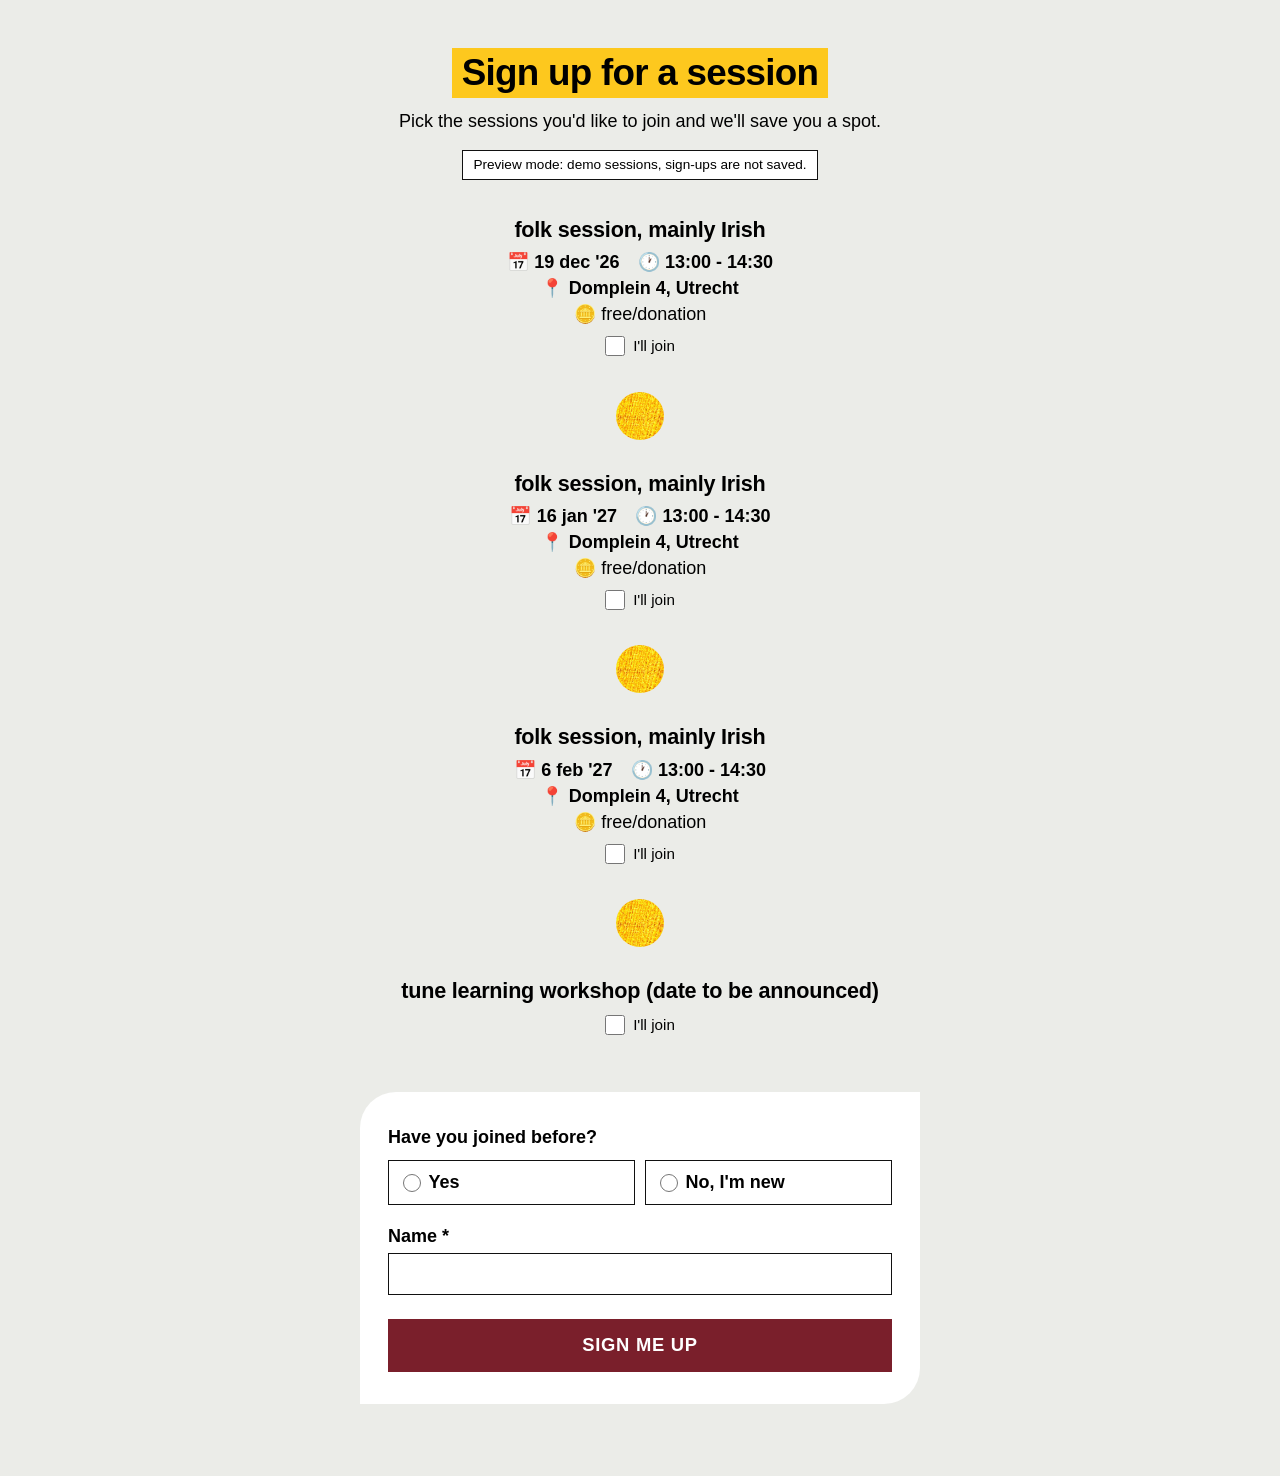
==== aanmelden/index.html @ 21123f82 "Add session sign-up page in aanmelden/ Sign-up page for upcoming sessions: reads the sessions from a" ====
<!doctype html>
<html lang="en">
<head>
<meta charset="utf-8">
<meta name="viewport" content="width=device-width, initial-scale=1">
<title>Folk Session Sign-up</title>
<style>
  /* Colours and fabric match the folk session website (folkwebsite/styles.css). */
  :root {
    --bg: #ebece8;          /* page grey */
    --panel: #fff;
    --ink: #000;
    --line: #111;
    --muted: #444;
    --maroon: #7a1f2b;      /* buttons, links, errors */
    --maroon-dark: #641825;
    --yellow: #fdc81e;      /* highlight */
    --fabric: url("../textile.jpg");
  }

  * { box-sizing: border-box; }

  html, body {
    margin: 0;
    background: var(--bg);
    color: var(--ink);
    font-family: Arial, Helvetica, sans-serif;
  }
  body {
    min-height: 100vh;
    padding: 48px 16px 72px;
    font-size: 18px;
    line-height: 1.45;
  }

  main { max-width: 560px; margin: 0 auto; }

  h1 {
    width: fit-content;
    margin: 0 auto 10px;
    padding: .08em .25em;
    background: var(--yellow);
    font-size: clamp(1.7rem, 5vw, 2.3rem);
    font-weight: 800;
    letter-spacing: -.02em;
    line-height: 1.2;
    text-align: center;
  }
  .intro { margin: 0 0 40px; text-align: center; }

  .demo {
    width: fit-content;
    margin: -24px auto 32px;
    padding: 4px 10px;
    border: 1px solid var(--line);
    background: var(--panel);
    font-size: .85rem;
  }

  fieldset { border: 0; margin: 0; padding: 0; min-width: 0; }
  legend { font-weight: 800; margin-bottom: 10px; padding: 0; }
  .sr-only { position: absolute; width: 1px; height: 1px; overflow: hidden; clip: rect(0 0 0 0); white-space: nowrap; }
  [hidden] { display: none !important; }

  /* ---------- sessions: plain text, one column, centred ---------- */
  .events {
    display: flex;
    flex-direction: column;
    align-items: center;
    gap: 26px;
    margin-bottom: 48px;
  }

  .event {
    display: block;
    text-align: center;
    cursor: pointer;
    padding: 2px 8px;
  }
  .event:has(input:focus-visible) { outline: 2px solid var(--line); outline-offset: 4px; }

  .event-title {
    display: inline;
    padding: 0 .2em;
    font-size: 1.35rem;
    font-weight: 800;
    letter-spacing: -.01em;
  }
  .event:has(input:checked) .event-title { background: var(--yellow); }

  .event-when, .event-where, .event-cost { font-weight: 700; }
  .event-when { margin-top: 4px; font-variant-numeric: tabular-nums; }
  .event-cost { font-weight: 400; }

  .icon { margin-right: .3em; font-weight: 400; }
  .icon-gap { margin-left: 1em; }

  /* big fabric dot between sessions */
  .sep {
    width: 48px; height: 48px;
    border-radius: 50%;
    background: var(--yellow) var(--fabric) center / 280px;
  }

  .join {
    display: inline-flex; align-items: center; gap: 8px;
    margin-top: 8px;
    font-size: .95rem;
  }
  .join input { width: 20px; height: 20px; margin: 0; accent-color: var(--maroon); cursor: pointer; }

  .empty { margin: 0; text-align: center; }

  /* ---------- form ---------- */
  .panel {
    background: var(--panel);
    padding: 32px 28px;
    border-radius: 2em 0 2em 0;   /* top-left and bottom-right rounded */
  }

  .choice { display: flex; gap: 10px; flex-wrap: wrap; }
  .choice label {
    flex: 1 1 140px;
    display: flex; align-items: center; gap: 8px;
    padding: .45em .75em;
    border: 1px solid var(--line);
    background: var(--panel);
    font-weight: 800;
    cursor: pointer;
  }
  .choice label:has(input:checked) { background: var(--yellow); }
  .choice input { accent-color: var(--ink); width: 18px; height: 18px; margin: 0; }

  .field { margin-top: 18px; }
  .field label { display: block; font-weight: 700; margin-bottom: 4px; }
  .field input, .field textarea {
    width: 100%;
    resize: vertical;
    font: inherit;
    padding: .45rem .55rem;
    border: 1px solid var(--line);
    border-radius: 0;
    background: var(--panel);
    color: var(--ink);
  }
  .field input:focus, .field textarea:focus { outline: 2px solid var(--yellow); outline-offset: 0; }
  .hint { font-size: .88rem; color: var(--muted); margin-top: 4px; }

  .hp { position: absolute; left: -9999px; width: 1px; height: 1px; overflow: hidden; }

  button {
    display: block;
    width: 100%;
    margin-top: 24px;
    padding: .8rem 1.1rem;
    border: 0;
    background: var(--maroon);
    color: #fff;
    font: inherit;
    font-size: 1.15rem;
    font-weight: 800;
    letter-spacing: .04em;
    text-transform: uppercase;
    cursor: pointer;
  }
  button:hover, button:focus-visible { background: var(--maroon-dark); }
  button:disabled { opacity: .65; cursor: progress; }

  .msg { margin: 16px 0 0; font-weight: 700; }
  .msg.ok  { width: fit-content; padding: .1em .3em; background: var(--yellow); }
  .msg.err { color: var(--maroon); }

  @media (max-width: 420px) {
    body { padding-top: 28px; font-size: 17px; }
    .panel { padding: 16px; }
  }
</style>
</head>
<body>
<main>
  <h1>Sign up for a session</h1>
  <p class="intro">Pick the sessions you'd like to join and we'll save you a spot.</p>

  <p id="demo" class="demo" hidden>Preview mode: demo sessions, sign-ups are not saved.</p>

  <form id="form" novalidate>
    <fieldset>
      <legend class="sr-only">Choose one or more sessions</legend>
      <div id="events" class="events"><p class="empty">Loading sessions…</p></div>
    </fieldset>

    <div class="panel">
      <fieldset>
        <legend>Have you joined before?</legend>
        <div class="choice">
          <label><input type="radio" name="returning" value="yes"> Yes</label>
          <label><input type="radio" name="returning" value="no"> No, I'm new</label>
        </div>
      </fieldset>

      <div class="field">
        <label for="name">Name *</label>
        <input id="name" name="name" autocomplete="name" required maxlength="100">
      </div>

      <div id="new-fields" hidden>
        <div class="field">
          <label for="email">Email *</label>
          <input id="email" name="email" type="email" autocomplete="email" maxlength="200">
          <div class="hint">Only used to contact you about the sessions. Never shown publicly.</div>
        </div>
        <div class="field">
          <label for="instrument">Instrument *</label>
          <input id="instrument" name="instrument" maxlength="200">
        </div>
        <div class="field">
          <label for="experience">How long have you been playing? *</label>
          <input id="experience" name="experience" maxlength="200">
        </div>
        <div class="field">
          <label for="note">Remark</label>
          <textarea id="note" name="note" rows="3" maxlength="500"></textarea>
        </div>
      </div>

      <div class="hp" aria-hidden="true">
        <label>Website <input name="website" tabindex="-1" autocomplete="off"></label>
      </div>

      <button type="submit" id="submit">Sign me up</button>
      <p id="msg" class="msg" role="status" aria-live="polite" hidden></p>
    </div>
  </form>
</main>

<script>
  /* ============================================================
     Paste your Apps Script web-app URL here (ends in /exec).
     Leave empty to preview the page with demo sessions.
     ============================================================ */
  const SCRIPT_URL = '';

  const DEMO_EVENTS = [
    { id: 'irish-2026-12-19', event: 'folk session, mainly Irish', date: '2026-12-19', start: '13:00', end: '14:30', location: 'Domplein 4, Utrecht', cost: 'free/donation' },
    { id: 'irish-2027-01-16', event: 'folk session, mainly Irish', date: '2027-01-16', start: '13:00', end: '14:30', location: 'Domplein 4, Utrecht', cost: 'free/donation' },
    { id: 'irish-2027-02-06', event: 'folk session, mainly Irish', date: '2027-02-06', start: '13:00', end: '14:30', location: 'Domplein 4, Utrecht', cost: 'free/donation' },
    { id: 'tune-workshop', event: 'tune learning workshop (date to be announced)' }
  ];

  const MONTHS = ['jan','feb','mar','apr','may','jun','jul','aug','sep','oct','nov','dec'];

  const $ = (id) => document.getElementById(id);
  const form = $('form'), eventsBox = $('events'), msg = $('msg'), submitBtn = $('submit');
  const newFields = $('new-fields'), emailInput = $('email'), nameInput = $('name');
  const instrumentInput = $('instrument'), experienceInput = $('experience');

  // '2026-12-19' -> "19 dec '26"
  function formatDate(iso) {
    const [y, m, d] = iso.split('-').map(Number);
    return `${d} ${MONTHS[m - 1]} '${String(y).slice(-2)}`;
  }

  function todayIso() {
    const t = new Date();
    return `${t.getFullYear()}-${String(t.getMonth() + 1).padStart(2, '0')}-${String(t.getDate()).padStart(2, '0')}`;
  }

  function el(tag, cls, text) {
    const n = document.createElement(tag);
    if (cls) n.className = cls;
    if (text != null) n.textContent = text;
    return n;
  }

  function icon(symbol) {
    const s = el('span', 'icon', symbol);
    s.setAttribute('aria-hidden', 'true');
    return s;
  }

  // Only a name is needed. Events with a date in the past are hidden;
  // events without a date are shown after the dated ones.
  function renderEvents(list) {
    const today = todayIso();
    const key = (e) => (e.date ? '0' + e.date : '1') + (e.start || '');
    const events = list
      .filter((e) => e && e.event && (!e.date || e.date >= today))
      .sort((a, b) => key(a).localeCompare(key(b)));

    eventsBox.replaceChildren();
    if (!events.length) {
      eventsBox.append(el('p', 'empty', 'There are no upcoming sessions right now. Check back soon!'));
      return;
    }

    events.forEach((ev, i) => {
      if (i > 0) {
        const sep = el('div', 'sep');
        sep.setAttribute('aria-hidden', 'true');
        eventsBox.append(sep);
      }

      const card = el('label', 'event');
      const text = el('div');

      text.append(el('div', 'event-title', ev.event));

      const time = [ev.start, ev.end].filter(Boolean).join(' - ');
      if (ev.date || time) {
        const when = el('div', 'event-when');
        if (ev.date) when.append(icon('📅'), document.createTextNode(formatDate(ev.date)));
        if (time) {
          const clock = icon('🕐');
          if (ev.date) clock.classList.add('icon-gap');
          when.append(clock, document.createTextNode(time));
        }
        text.append(when);
      }

      if (ev.location) {
        const where = el('div', 'event-where');
        where.append(icon('📍'), document.createTextNode(ev.location));
        text.append(where);
      }
      if (ev.cost) {
        const cost = el('div', 'event-cost');
        cost.append(icon('🪙'), document.createTextNode(ev.cost));
        text.append(cost);
      }

      const box = el('input');
      box.type = 'checkbox';
      box.name = 'events';
      box.value = ev.id || ev.event;

      const join = el('span', 'join');
      join.append(box, document.createTextNode("I'll join"));

      card.append(text, join);
      eventsBox.append(card);
    });
  }

  async function loadEvents() {
    if (!SCRIPT_URL) {
      $('demo').hidden = false;
      renderEvents(DEMO_EVENTS);
      return;
    }
    try {
      const res = await fetch(SCRIPT_URL);
      const data = await res.json();
      if (!data.ok) throw new Error(data.error || 'Could not load sessions');
      renderEvents(data.events || []);
    } catch (err) {
      eventsBox.replaceChildren(el('p', 'empty', 'Sorry, the sessions could not be loaded. Please refresh the page or try again later.'));
    }
  }

  function showMsg(kind, text) {
    msg.className = 'msg ' + kind;
    msg.textContent = text;
    msg.hidden = false;
  }

  // Email, instrument and experience are asked only from newcomers.
  function setNewcomer(isNew) {
    newFields.hidden = !isNew;
    for (const input of [emailInput, instrumentInput, experienceInput]) input.required = isNew;
  }

  form.addEventListener('change', (e) => {
    if (e.target.name === 'returning') setNewcomer(e.target.value === 'no');
  });

  form.addEventListener('submit', async (e) => {
    e.preventDefault();
    msg.hidden = true;

    const fd = new FormData(form);
    const events = fd.getAll('events');
    const returning = fd.get('returning');
    const name = (fd.get('name') || '').trim();
    const email = (fd.get('email') || '').trim();
    const instrument = (fd.get('instrument') || '').trim();
    const experience = (fd.get('experience') || '').trim();
    const note = (fd.get('note') || '').trim();
    const isNew = returning === 'no';

    if (!events.length) return showMsg('err', 'Please choose at least one session.');
    if (!returning) return showMsg('err', 'Please tell us whether you have joined before.');
    if (!name) { nameInput.focus(); return showMsg('err', 'Please enter your name.'); }
    if (isNew && !/^[^\s@]+@[^\s@]+\.[^\s@]+$/.test(email)) {
      emailInput.focus();
      return showMsg('err', 'Please enter a valid email address.');
    }
    if (isNew && !instrument) { instrumentInput.focus(); return showMsg('err', 'Please tell us which instrument you play.'); }
    if (isNew && !experience) { experienceInput.focus(); return showMsg('err', 'Please tell us how long you have been playing.'); }

    const payload = {
      events,
      returning: !isNew,
      name,
      email: isNew ? email : '',
      instrument: isNew ? instrument : '',
      experience: isNew ? experience : '',
      note: isNew ? note : '',
      website: fd.get('website') || ''
    };

    submitBtn.disabled = true;
    submitBtn.textContent = 'Sending…';

    try {
      let data;
      if (!SCRIPT_URL) {
        await new Promise((r) => setTimeout(r, 600));
        data = { ok: true, count: events.length };
      } else {
        // text/plain keeps this a "simple" request, so the browser skips the CORS preflight.
        const res = await fetch(SCRIPT_URL, {
          method: 'POST',
          headers: { 'Content-Type': 'text/plain;charset=utf-8' },
          body: JSON.stringify(payload)
        });
        data = await res.json();
      }

      if (!data.ok) throw new Error(data.error || 'Sign-up failed');

      const n = data.count || events.length;
      showMsg('ok', `Thanks ${name}! You're signed up for ${n} session${n === 1 ? '' : 's'}. See you there!`);
      form.reset();
      setNewcomer(false);
    } catch (err) {
      const text = err instanceof TypeError
        ? 'Could not reach the server. Please check your connection and try again.'
        : err.message;
      showMsg('err', text);
    } finally {
      submitBtn.disabled = false;
      submitBtn.textContent = 'Sign me up';
    }
  });

  loadEvents();
</script>
</body>
</html>
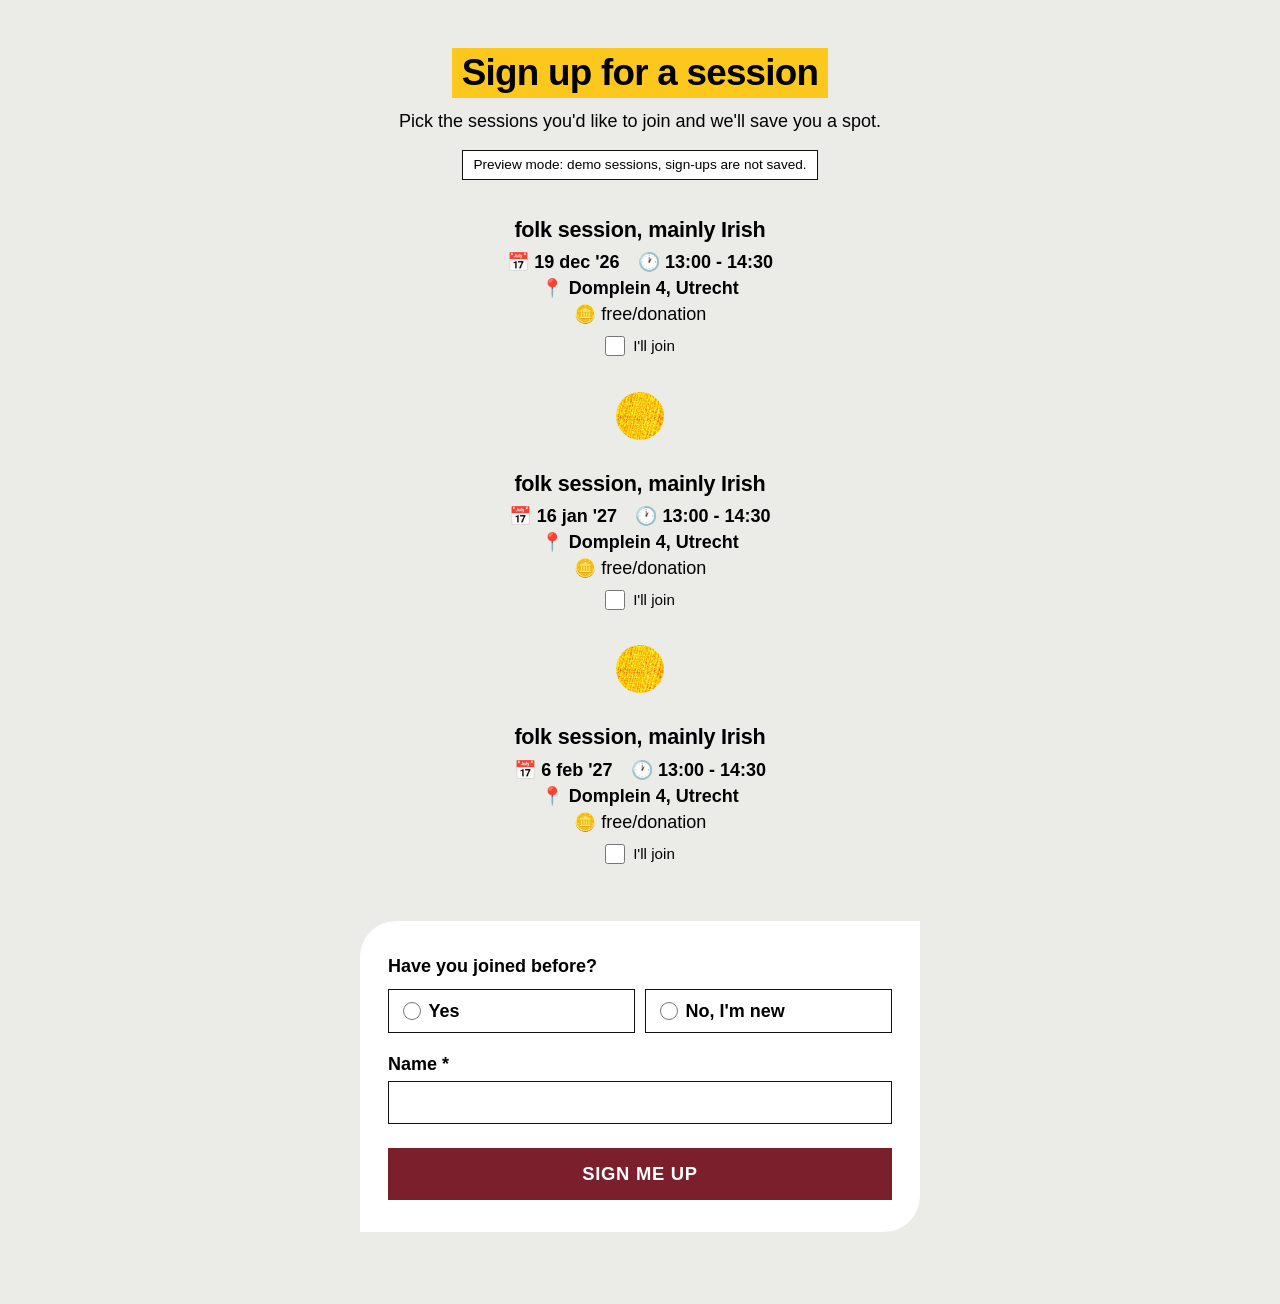
==== commit d8c173f2: "Sign-up page: show sessions as full when max participants is reached Full sessions are greyed out wi" ====
--- a/aanmelden/index.html
+++ b/aanmelden/index.html
@@ -108,6 +108,24 @@
     font-size: .95rem;
   }
   .join input { width: 20px; height: 20px; margin: 0; accent-color: var(--maroon); cursor: pointer; }
+
+  /* full sessions */
+  .event.is-full { cursor: default; }
+  .event.is-full .event-title,
+  .event.is-full .event-when,
+  .event.is-full .event-where,
+  .event.is-full .event-cost { opacity: .5; }
+  .full-tag {
+    display: inline-block;
+    margin-top: 8px;
+    padding: .15em .6em;
+    background: var(--maroon);
+    color: #fff;
+    font-size: .9rem;
+    font-weight: 800;
+    letter-spacing: .06em;
+    text-transform: uppercase;
+  }
 
   .empty { margin: 0; text-align: center; }
 
@@ -243,8 +261,7 @@
   const DEMO_EVENTS = [
     { id: 'irish-2026-12-19', event: 'folk session, mainly Irish', date: '2026-12-19', start: '13:00', end: '14:30', location: 'Domplein 4, Utrecht', cost: 'free/donation' },
     { id: 'irish-2027-01-16', event: 'folk session, mainly Irish', date: '2027-01-16', start: '13:00', end: '14:30', location: 'Domplein 4, Utrecht', cost: 'free/donation' },
-    { id: 'irish-2027-02-06', event: 'folk session, mainly Irish', date: '2027-02-06', start: '13:00', end: '14:30', location: 'Domplein 4, Utrecht', cost: 'free/donation' },
-    { id: 'tune-workshop', event: 'tune learning workshop (date to be announced)' }
+    { id: 'irish-2027-02-06', event: 'folk session, mainly Irish', date: '2027-02-06', start: '13:00', end: '14:30', location: 'Domplein 4, Utrecht', cost: 'free/donation' }
   ];
 
   const MONTHS = ['jan','feb','mar','apr','may','jun','jul','aug','sep','oct','nov','dec'];
@@ -326,6 +343,14 @@
         const cost = el('div', 'event-cost');
         cost.append(icon('🪙'), document.createTextNode(ev.cost));
         text.append(cost);
+      }
+
+      if (ev.full) {
+        // Full: no checkbox, just a label. A <div> so it can't be ticked.
+        const fullCard = el('div', 'event is-full');
+        fullCard.append(text, el('span', 'full-tag', 'Full'));
+        eventsBox.append(fullCard);
+        return;
       }
 
       const box = el('input');
@@ -426,12 +451,18 @@
         data = await res.json();
       }
 
-      if (!data.ok) throw new Error(data.error || 'Sign-up failed');
+      if (!data.ok) {
+        if (data.full && data.full.length) loadEvents();   // show the session as full now
+        throw new Error(data.error || 'Sign-up failed');
+      }
 
       const n = data.count || events.length;
-      showMsg('ok', `Thanks ${name}! You're signed up for ${n} session${n === 1 ? '' : 's'}. See you there!`);
+      let text = `Thanks ${name}! You're signed up for ${n} session${n === 1 ? '' : 's'}. See you there!`;
+      if (data.full && data.full.length) text += ` (Already full, so not signed up: ${data.full.join('; ')}.)`;
+      showMsg('ok', text);
       form.reset();
       setNewcomer(false);
+      if (SCRIPT_URL) loadEvents();   // refresh, a session may have just filled up
     } catch (err) {
       const text = err instanceof TypeError
         ? 'Could not reach the server. Please check your connection and try again.'
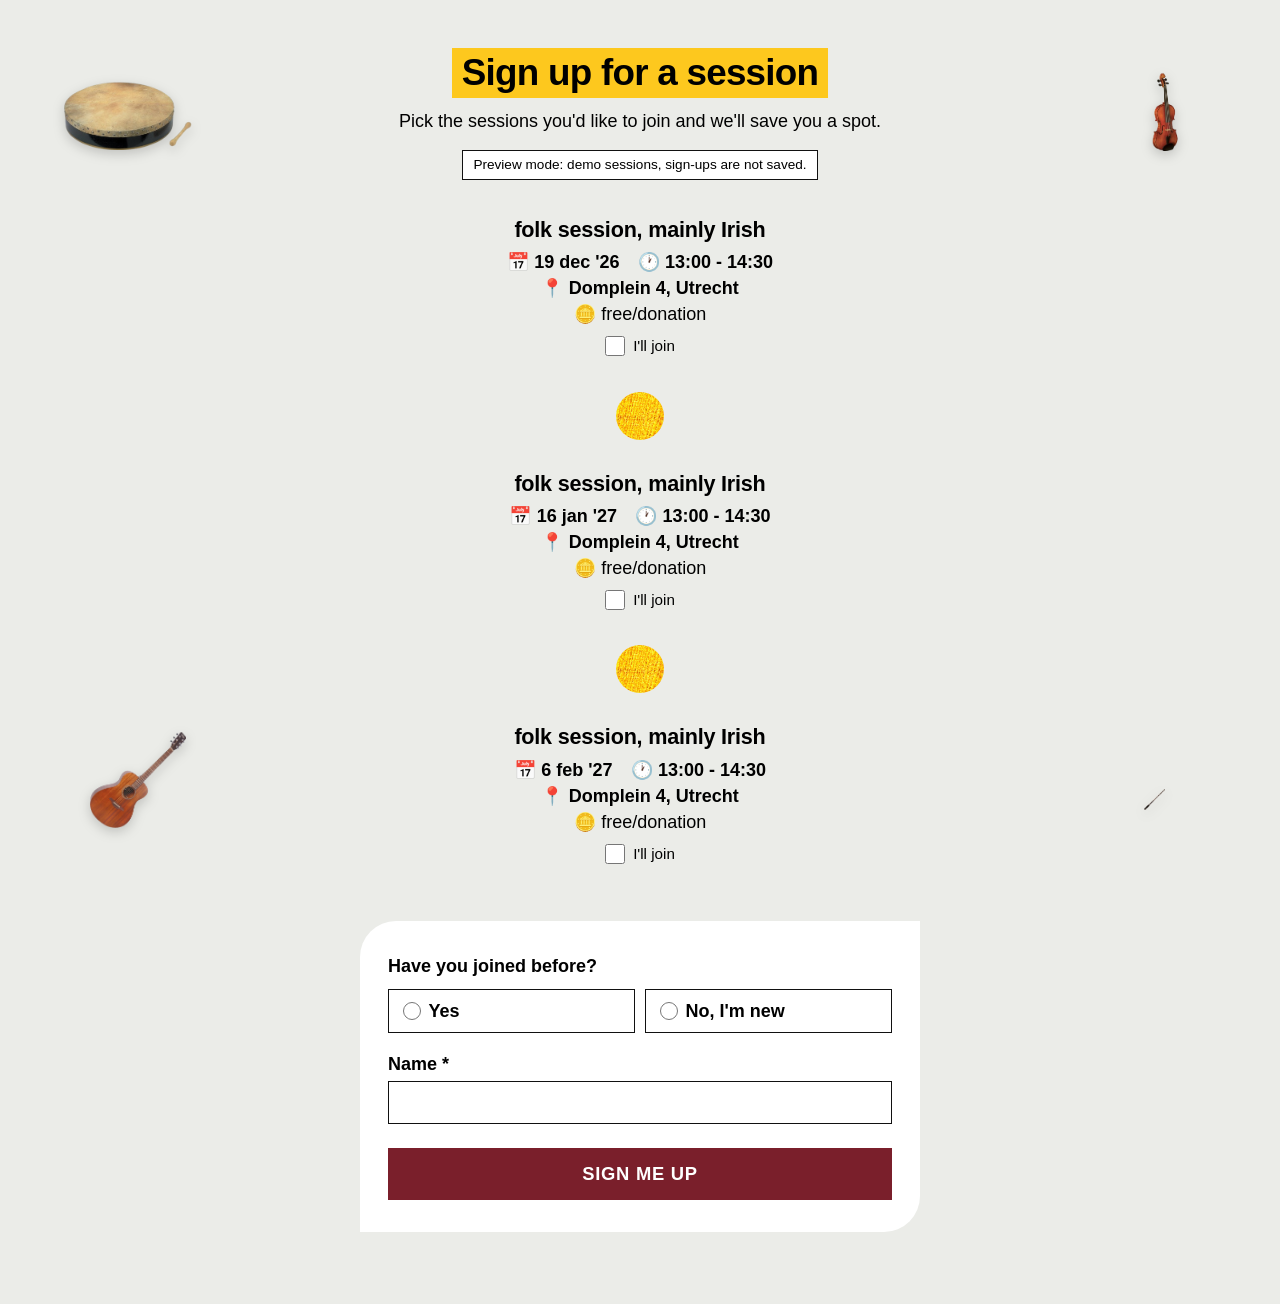
==== commit 7642f329: "Make the sign-up page the main page - index.html is now the session sign-up page (moved from aanmeld" ====
--- a/aanmelden/index.html
+++ b/aanmelden/index.html
@@ -1,480 +1,12 @@
 <!doctype html>
 <html lang="en">
 <head>
-<meta charset="utf-8">
-<meta name="viewport" content="width=device-width, initial-scale=1">
-<title>Folk Session Sign-up</title>
-<style>
-  /* Colours and fabric match the folk session website (folkwebsite/styles.css). */
-  :root {
-    --bg: #ebece8;          /* page grey */
-    --panel: #fff;
-    --ink: #000;
-    --line: #111;
-    --muted: #444;
-    --maroon: #7a1f2b;      /* buttons, links, errors */
-    --maroon-dark: #641825;
-    --yellow: #fdc81e;      /* highlight */
-    --fabric: url("../textile.jpg");
-  }
-
-  * { box-sizing: border-box; }
-
-  html, body {
-    margin: 0;
-    background: var(--bg);
-    color: var(--ink);
-    font-family: Arial, Helvetica, sans-serif;
-  }
-  body {
-    min-height: 100vh;
-    padding: 48px 16px 72px;
-    font-size: 18px;
-    line-height: 1.45;
-  }
-
-  main { max-width: 560px; margin: 0 auto; }
-
-  h1 {
-    width: fit-content;
-    margin: 0 auto 10px;
-    padding: .08em .25em;
-    background: var(--yellow);
-    font-size: clamp(1.7rem, 5vw, 2.3rem);
-    font-weight: 800;
-    letter-spacing: -.02em;
-    line-height: 1.2;
-    text-align: center;
-  }
-  .intro { margin: 0 0 40px; text-align: center; }
-
-  .demo {
-    width: fit-content;
-    margin: -24px auto 32px;
-    padding: 4px 10px;
-    border: 1px solid var(--line);
-    background: var(--panel);
-    font-size: .85rem;
-  }
-
-  fieldset { border: 0; margin: 0; padding: 0; min-width: 0; }
-  legend { font-weight: 800; margin-bottom: 10px; padding: 0; }
-  .sr-only { position: absolute; width: 1px; height: 1px; overflow: hidden; clip: rect(0 0 0 0); white-space: nowrap; }
-  [hidden] { display: none !important; }
-
-  /* ---------- sessions: plain text, one column, centred ---------- */
-  .events {
-    display: flex;
-    flex-direction: column;
-    align-items: center;
-    gap: 26px;
-    margin-bottom: 48px;
-  }
-
-  .event {
-    display: block;
-    text-align: center;
-    cursor: pointer;
-    padding: 2px 8px;
-  }
-  .event:has(input:focus-visible) { outline: 2px solid var(--line); outline-offset: 4px; }
-
-  .event-title {
-    display: inline;
-    padding: 0 .2em;
-    font-size: 1.35rem;
-    font-weight: 800;
-    letter-spacing: -.01em;
-  }
-  .event:has(input:checked) .event-title { background: var(--yellow); }
-
-  .event-when, .event-where, .event-cost { font-weight: 700; }
-  .event-when { margin-top: 4px; font-variant-numeric: tabular-nums; }
-  .event-cost { font-weight: 400; }
-
-  .icon { margin-right: .3em; font-weight: 400; }
-  .icon-gap { margin-left: 1em; }
-
-  /* big fabric dot between sessions */
-  .sep {
-    width: 48px; height: 48px;
-    border-radius: 50%;
-    background: var(--yellow) var(--fabric) center / 280px;
-  }
-
-  .join {
-    display: inline-flex; align-items: center; gap: 8px;
-    margin-top: 8px;
-    font-size: .95rem;
-  }
-  .join input { width: 20px; height: 20px; margin: 0; accent-color: var(--maroon); cursor: pointer; }
-
-  /* full sessions */
-  .event.is-full { cursor: default; }
-  .event.is-full .event-title,
-  .event.is-full .event-when,
-  .event.is-full .event-where,
-  .event.is-full .event-cost { opacity: .5; }
-  .full-tag {
-    display: inline-block;
-    margin-top: 8px;
-    padding: .15em .6em;
-    background: var(--maroon);
-    color: #fff;
-    font-size: .9rem;
-    font-weight: 800;
-    letter-spacing: .06em;
-    text-transform: uppercase;
-  }
-
-  .empty { margin: 0; text-align: center; }
-
-  /* ---------- form ---------- */
-  .panel {
-    background: var(--panel);
-    padding: 32px 28px;
-    border-radius: 2em 0 2em 0;   /* top-left and bottom-right rounded */
-  }
-
-  .choice { display: flex; gap: 10px; flex-wrap: wrap; }
-  .choice label {
-    flex: 1 1 140px;
-    display: flex; align-items: center; gap: 8px;
-    padding: .45em .75em;
-    border: 1px solid var(--line);
-    background: var(--panel);
-    font-weight: 800;
-    cursor: pointer;
-  }
-  .choice label:has(input:checked) { background: var(--yellow); }
-  .choice input { accent-color: var(--ink); width: 18px; height: 18px; margin: 0; }
-
-  .field { margin-top: 18px; }
-  .field label { display: block; font-weight: 700; margin-bottom: 4px; }
-  .field input, .field textarea {
-    width: 100%;
-    resize: vertical;
-    font: inherit;
-    padding: .45rem .55rem;
-    border: 1px solid var(--line);
-    border-radius: 0;
-    background: var(--panel);
-    color: var(--ink);
-  }
-  .field input:focus, .field textarea:focus { outline: 2px solid var(--yellow); outline-offset: 0; }
-  .hint { font-size: .88rem; color: var(--muted); margin-top: 4px; }
-
-  .hp { position: absolute; left: -9999px; width: 1px; height: 1px; overflow: hidden; }
-
-  button {
-    display: block;
-    width: 100%;
-    margin-top: 24px;
-    padding: .8rem 1.1rem;
-    border: 0;
-    background: var(--maroon);
-    color: #fff;
-    font: inherit;
-    font-size: 1.15rem;
-    font-weight: 800;
-    letter-spacing: .04em;
-    text-transform: uppercase;
-    cursor: pointer;
-  }
-  button:hover, button:focus-visible { background: var(--maroon-dark); }
-  button:disabled { opacity: .65; cursor: progress; }
-
-  .msg { margin: 16px 0 0; font-weight: 700; }
-  .msg.ok  { width: fit-content; padding: .1em .3em; background: var(--yellow); }
-  .msg.err { color: var(--maroon); }
-
-  @media (max-width: 420px) {
-    body { padding-top: 28px; font-size: 17px; }
-    .panel { padding: 16px; }
-  }
-</style>
+  <meta charset="utf-8">
+  <title>Folk Session Sign-up</title>
+  <meta http-equiv="refresh" content="0; url=../">
+  <script>location.replace("../");</script>
 </head>
 <body>
-<main>
-  <h1>Sign up for a session</h1>
-  <p class="intro">Pick the sessions you'd like to join and we'll save you a spot.</p>
-
-  <p id="demo" class="demo" hidden>Preview mode: demo sessions, sign-ups are not saved.</p>
-
-  <form id="form" novalidate>
-    <fieldset>
-      <legend class="sr-only">Choose one or more sessions</legend>
-      <div id="events" class="events"><p class="empty">Loading sessions…</p></div>
-    </fieldset>
-
-    <div class="panel">
-      <fieldset>
-        <legend>Have you joined before?</legend>
-        <div class="choice">
-          <label><input type="radio" name="returning" value="yes"> Yes</label>
-          <label><input type="radio" name="returning" value="no"> No, I'm new</label>
-        </div>
-      </fieldset>
-
-      <div class="field">
-        <label for="name">Name *</label>
-        <input id="name" name="name" autocomplete="name" required maxlength="100">
-      </div>
-
-      <div id="new-fields" hidden>
-        <div class="field">
-          <label for="email">Email *</label>
-          <input id="email" name="email" type="email" autocomplete="email" maxlength="200">
-          <div class="hint">Only used to contact you about the sessions. Never shown publicly.</div>
-        </div>
-        <div class="field">
-          <label for="instrument">Instrument *</label>
-          <input id="instrument" name="instrument" maxlength="200">
-        </div>
-        <div class="field">
-          <label for="experience">How long have you been playing? *</label>
-          <input id="experience" name="experience" maxlength="200">
-        </div>
-        <div class="field">
-          <label for="note">Remark</label>
-          <textarea id="note" name="note" rows="3" maxlength="500"></textarea>
-        </div>
-      </div>
-
-      <div class="hp" aria-hidden="true">
-        <label>Website <input name="website" tabindex="-1" autocomplete="off"></label>
-      </div>
-
-      <button type="submit" id="submit">Sign me up</button>
-      <p id="msg" class="msg" role="status" aria-live="polite" hidden></p>
-    </div>
-  </form>
-</main>
-
-<script>
-  /* ============================================================
-     Paste your Apps Script web-app URL here (ends in /exec).
-     Leave empty to preview the page with demo sessions.
-     ============================================================ */
-  const SCRIPT_URL = '';
-
-  const DEMO_EVENTS = [
-    { id: 'irish-2026-12-19', event: 'folk session, mainly Irish', date: '2026-12-19', start: '13:00', end: '14:30', location: 'Domplein 4, Utrecht', cost: 'free/donation' },
-    { id: 'irish-2027-01-16', event: 'folk session, mainly Irish', date: '2027-01-16', start: '13:00', end: '14:30', location: 'Domplein 4, Utrecht', cost: 'free/donation' },
-    { id: 'irish-2027-02-06', event: 'folk session, mainly Irish', date: '2027-02-06', start: '13:00', end: '14:30', location: 'Domplein 4, Utrecht', cost: 'free/donation' }
-  ];
-
-  const MONTHS = ['jan','feb','mar','apr','may','jun','jul','aug','sep','oct','nov','dec'];
-
-  const $ = (id) => document.getElementById(id);
-  const form = $('form'), eventsBox = $('events'), msg = $('msg'), submitBtn = $('submit');
-  const newFields = $('new-fields'), emailInput = $('email'), nameInput = $('name');
-  const instrumentInput = $('instrument'), experienceInput = $('experience');
-
-  // '2026-12-19' -> "19 dec '26"
-  function formatDate(iso) {
-    const [y, m, d] = iso.split('-').map(Number);
-    return `${d} ${MONTHS[m - 1]} '${String(y).slice(-2)}`;
-  }
-
-  function todayIso() {
-    const t = new Date();
-    return `${t.getFullYear()}-${String(t.getMonth() + 1).padStart(2, '0')}-${String(t.getDate()).padStart(2, '0')}`;
-  }
-
-  function el(tag, cls, text) {
-    const n = document.createElement(tag);
-    if (cls) n.className = cls;
-    if (text != null) n.textContent = text;
-    return n;
-  }
-
-  function icon(symbol) {
-    const s = el('span', 'icon', symbol);
-    s.setAttribute('aria-hidden', 'true');
-    return s;
-  }
-
-  // Only a name is needed. Events with a date in the past are hidden;
-  // events without a date are shown after the dated ones.
-  function renderEvents(list) {
-    const today = todayIso();
-    const key = (e) => (e.date ? '0' + e.date : '1') + (e.start || '');
-    const events = list
-      .filter((e) => e && e.event && (!e.date || e.date >= today))
-      .sort((a, b) => key(a).localeCompare(key(b)));
-
-    eventsBox.replaceChildren();
-    if (!events.length) {
-      eventsBox.append(el('p', 'empty', 'There are no upcoming sessions right now. Check back soon!'));
-      return;
-    }
-
-    events.forEach((ev, i) => {
-      if (i > 0) {
-        const sep = el('div', 'sep');
-        sep.setAttribute('aria-hidden', 'true');
-        eventsBox.append(sep);
-      }
-
-      const card = el('label', 'event');
-      const text = el('div');
-
-      text.append(el('div', 'event-title', ev.event));
-
-      const time = [ev.start, ev.end].filter(Boolean).join(' - ');
-      if (ev.date || time) {
-        const when = el('div', 'event-when');
-        if (ev.date) when.append(icon('📅'), document.createTextNode(formatDate(ev.date)));
-        if (time) {
-          const clock = icon('🕐');
-          if (ev.date) clock.classList.add('icon-gap');
-          when.append(clock, document.createTextNode(time));
-        }
-        text.append(when);
-      }
-
-      if (ev.location) {
-        const where = el('div', 'event-where');
-        where.append(icon('📍'), document.createTextNode(ev.location));
-        text.append(where);
-      }
-      if (ev.cost) {
-        const cost = el('div', 'event-cost');
-        cost.append(icon('🪙'), document.createTextNode(ev.cost));
-        text.append(cost);
-      }
-
-      if (ev.full) {
-        // Full: no checkbox, just a label. A <div> so it can't be ticked.
-        const fullCard = el('div', 'event is-full');
-        fullCard.append(text, el('span', 'full-tag', 'Full'));
-        eventsBox.append(fullCard);
-        return;
-      }
-
-      const box = el('input');
-      box.type = 'checkbox';
-      box.name = 'events';
-      box.value = ev.id || ev.event;
-
-      const join = el('span', 'join');
-      join.append(box, document.createTextNode("I'll join"));
-
-      card.append(text, join);
-      eventsBox.append(card);
-    });
-  }
-
-  async function loadEvents() {
-    if (!SCRIPT_URL) {
-      $('demo').hidden = false;
-      renderEvents(DEMO_EVENTS);
-      return;
-    }
-    try {
-      const res = await fetch(SCRIPT_URL);
-      const data = await res.json();
-      if (!data.ok) throw new Error(data.error || 'Could not load sessions');
-      renderEvents(data.events || []);
-    } catch (err) {
-      eventsBox.replaceChildren(el('p', 'empty', 'Sorry, the sessions could not be loaded. Please refresh the page or try again later.'));
-    }
-  }
-
-  function showMsg(kind, text) {
-    msg.className = 'msg ' + kind;
-    msg.textContent = text;
-    msg.hidden = false;
-  }
-
-  // Email, instrument and experience are asked only from newcomers.
-  function setNewcomer(isNew) {
-    newFields.hidden = !isNew;
-    for (const input of [emailInput, instrumentInput, experienceInput]) input.required = isNew;
-  }
-
-  form.addEventListener('change', (e) => {
-    if (e.target.name === 'returning') setNewcomer(e.target.value === 'no');
-  });
-
-  form.addEventListener('submit', async (e) => {
-    e.preventDefault();
-    msg.hidden = true;
-
-    const fd = new FormData(form);
-    const events = fd.getAll('events');
-    const returning = fd.get('returning');
-    const name = (fd.get('name') || '').trim();
-    const email = (fd.get('email') || '').trim();
-    const instrument = (fd.get('instrument') || '').trim();
-    const experience = (fd.get('experience') || '').trim();
-    const note = (fd.get('note') || '').trim();
-    const isNew = returning === 'no';
-
-    if (!events.length) return showMsg('err', 'Please choose at least one session.');
-    if (!returning) return showMsg('err', 'Please tell us whether you have joined before.');
-    if (!name) { nameInput.focus(); return showMsg('err', 'Please enter your name.'); }
-    if (isNew && !/^[^\s@]+@[^\s@]+\.[^\s@]+$/.test(email)) {
-      emailInput.focus();
-      return showMsg('err', 'Please enter a valid email address.');
-    }
-    if (isNew && !instrument) { instrumentInput.focus(); return showMsg('err', 'Please tell us which instrument you play.'); }
-    if (isNew && !experience) { experienceInput.focus(); return showMsg('err', 'Please tell us how long you have been playing.'); }
-
-    const payload = {
-      events,
-      returning: !isNew,
-      name,
-      email: isNew ? email : '',
-      instrument: isNew ? instrument : '',
-      experience: isNew ? experience : '',
-      note: isNew ? note : '',
-      website: fd.get('website') || ''
-    };
-
-    submitBtn.disabled = true;
-    submitBtn.textContent = 'Sending…';
-
-    try {
-      let data;
-      if (!SCRIPT_URL) {
-        await new Promise((r) => setTimeout(r, 600));
-        data = { ok: true, count: events.length };
-      } else {
-        // text/plain keeps this a "simple" request, so the browser skips the CORS preflight.
-        const res = await fetch(SCRIPT_URL, {
-          method: 'POST',
-          headers: { 'Content-Type': 'text/plain;charset=utf-8' },
-          body: JSON.stringify(payload)
-        });
-        data = await res.json();
-      }
-
-      if (!data.ok) {
-        if (data.full && data.full.length) loadEvents();   // show the session as full now
-        throw new Error(data.error || 'Sign-up failed');
-      }
-
-      const n = data.count || events.length;
-      let text = `Thanks ${name}! You're signed up for ${n} session${n === 1 ? '' : 's'}. See you there!`;
-      if (data.full && data.full.length) text += ` (Already full, so not signed up: ${data.full.join('; ')}.)`;
-      showMsg('ok', text);
-      form.reset();
-      setNewcomer(false);
-      if (SCRIPT_URL) loadEvents();   // refresh, a session may have just filled up
-    } catch (err) {
-      const text = err instanceof TypeError
-        ? 'Could not reach the server. Please check your connection and try again.'
-        : err.message;
-      showMsg('err', text);
-    } finally {
-      submitBtn.disabled = false;
-      submitBtn.textContent = 'Sign me up';
-    }
-  });
-
-  loadEvents();
-</script>
+  <p><a href="../">Sign up for a session</a></p>
 </body>
 </html>
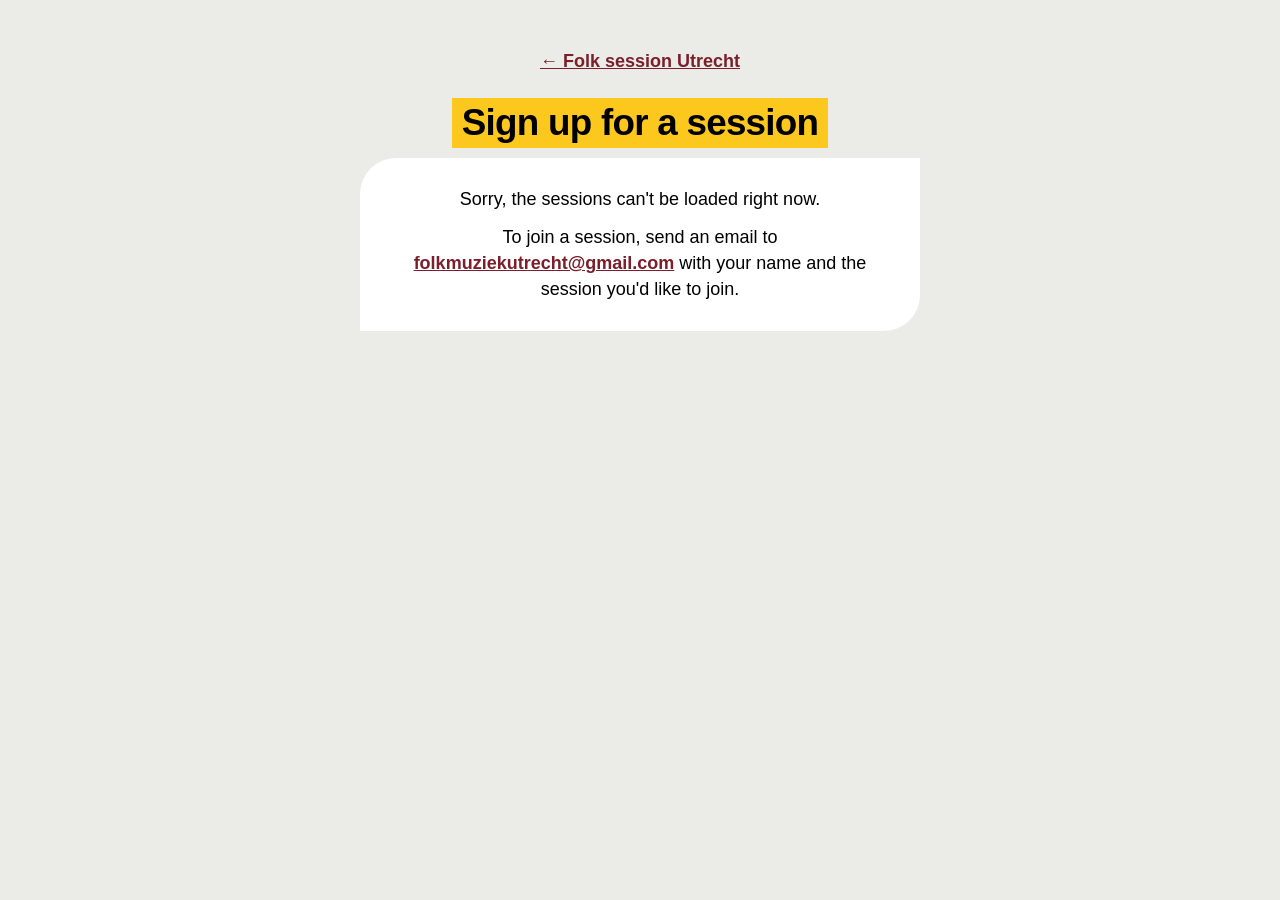
==== commit 18d1a8f0: "New home page with About us, Coming sessions and Workshops - index.html is a new home page with thre" ====
--- a/aanmelden/index.html
+++ b/aanmelden/index.html
@@ -3,10 +3,10 @@
 <head>
   <meta charset="utf-8">
   <title>Folk Session Sign-up</title>
-  <meta http-equiv="refresh" content="0; url=../">
-  <script>location.replace("../");</script>
+  <meta http-equiv="refresh" content="0; url=../signup.html">
+  <script>location.replace("../signup.html");</script>
 </head>
 <body>
-  <p><a href="../">Sign up for a session</a></p>
+  <p><a href="../signup.html">Sign up for a session</a></p>
 </body>
 </html>
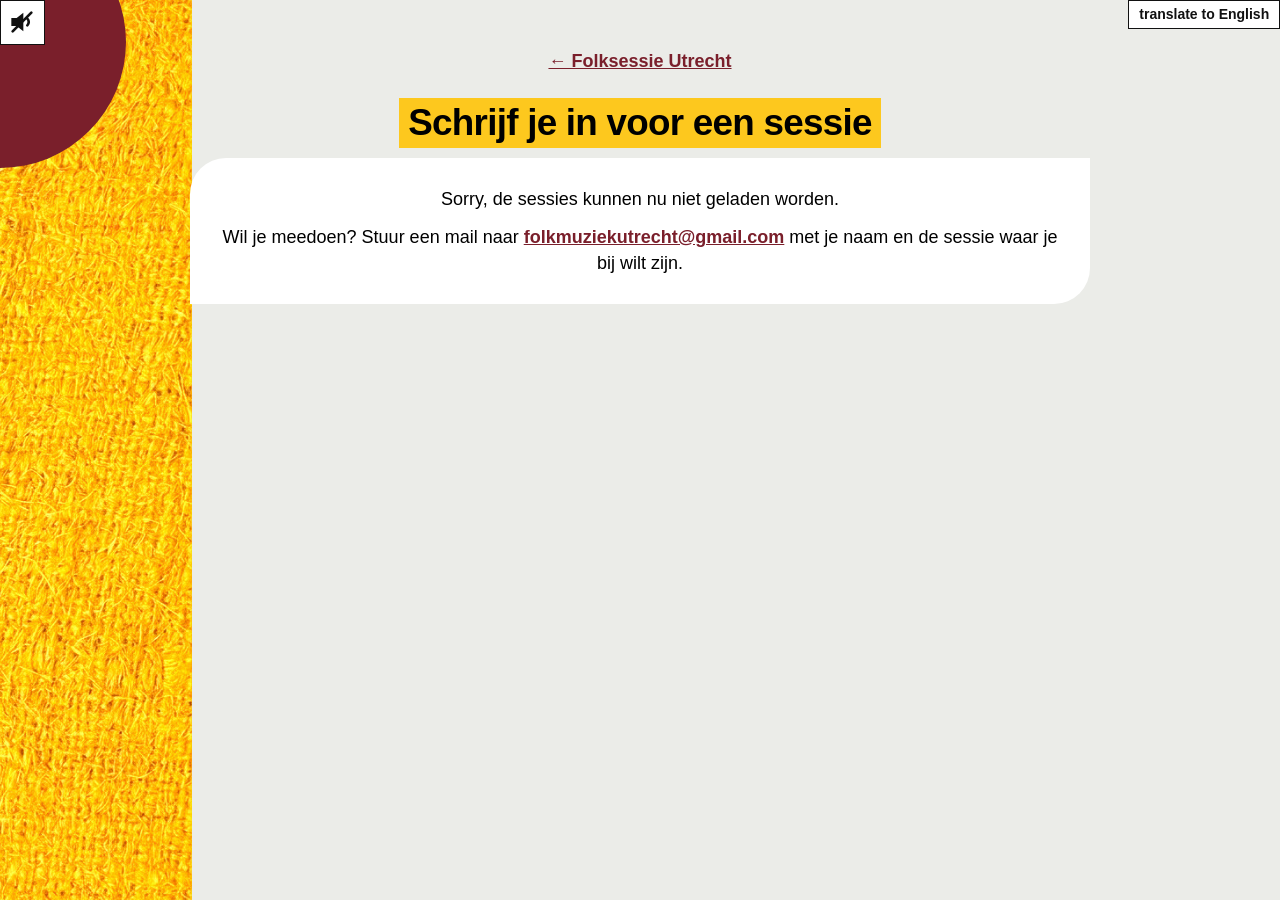
==== commit 947c3b61: "One Dutch page with language button; sound button back; tidy folder - index.html is now the whole si" ====
--- a/aanmelden/index.html
+++ b/aanmelden/index.html
@@ -1,12 +1,13 @@
 <!doctype html>
-<html lang="en">
+<html lang="nl">
 <head>
   <meta charset="utf-8">
-  <title>Folk Session Sign-up</title>
-  <meta http-equiv="refresh" content="0; url=../signup.html">
-  <script>location.replace("../signup.html");</script>
+  <title>Folksessie Utrecht</title>
+  <!-- Old address: everything is on the main page now. -->
+  <meta http-equiv="refresh" content="0; url=../#aanmelden">
+  <script>location.replace('../#aanmelden');</script>
 </head>
 <body>
-  <p><a href="../signup.html">Sign up for a session</a></p>
+  <p><a href="../#aanmelden">Folksessie Utrecht</a></p>
 </body>
 </html>
